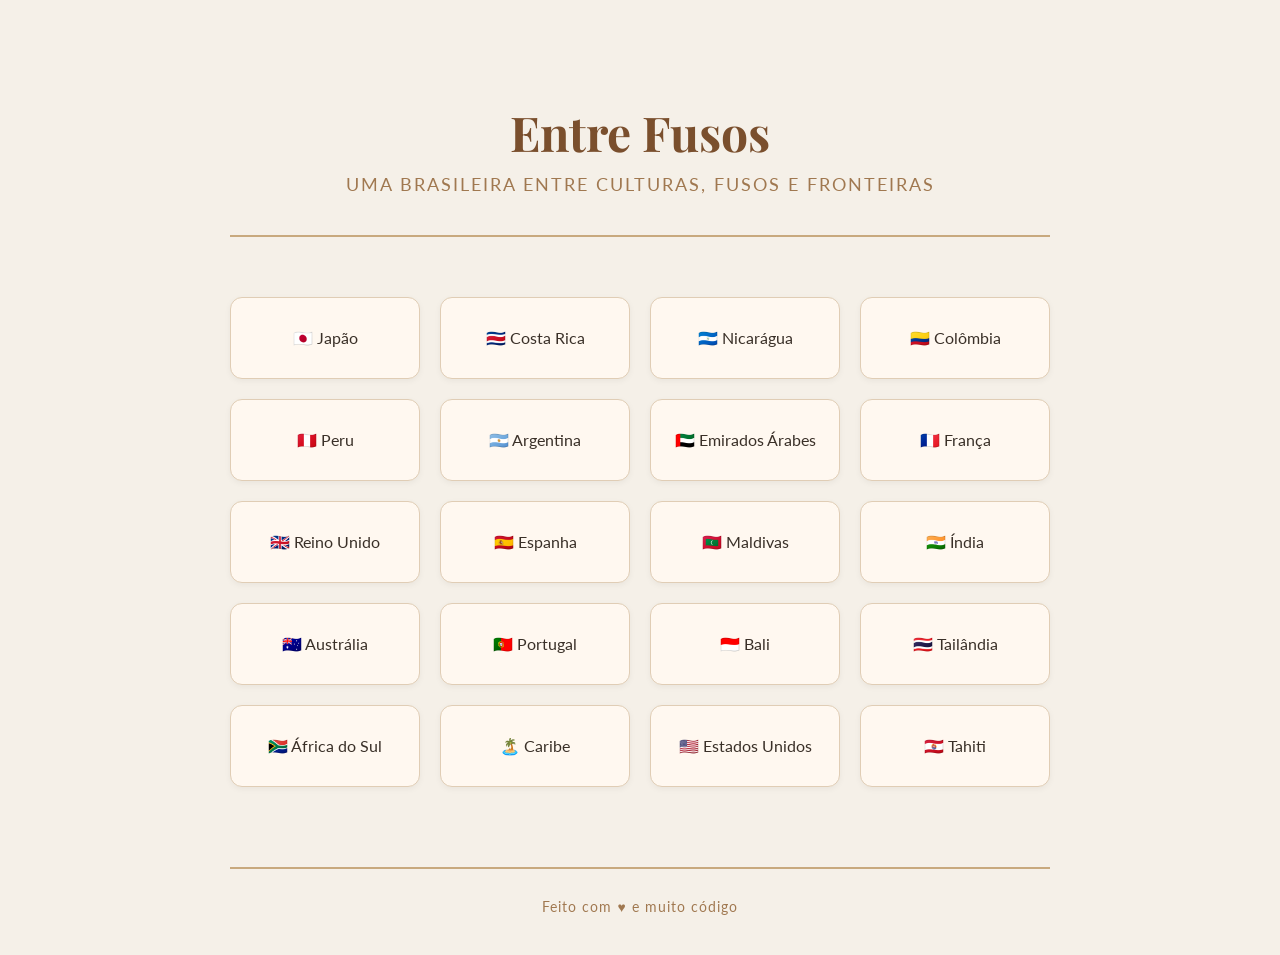
==== index.html @ 5c1c0b73 "primeiro commit - Entre Fusos" ====
<!DOCTYPE html>
<html lang="pt-BR">
  <head>
    <meta charset="UTF-8" />
    <title>Entre Fusos</title>
    <link rel="stylesheet" href="style.css" />
  </head>
  <body>

    <header>
   <h1>Entre Fusos</h1>
<p>Uma brasileira entre culturas, fusos e fronteiras</p>
    </header>

    <main>
      <div class="grade">

        <a href="paises/japao.html">
          <div class="card">🇯🇵 Japão</div>
        </a>

        <a href="paises/costa-rica.html">
          <div class="card">🇨🇷 Costa Rica</div>
        </a>

        <a href="paises/nicaragua.html">
          <div class="card">🇳🇮 Nicarágua</div>
        </a>

        <a href="paises/colombia.html">
          <div class="card">🇨🇴 Colômbia</div>
        </a>

        <a href="paises/peru.html">
          <div class="card">🇵🇪 Peru</div>
        </a>

        <a href="paises/argentina.html">
          <div class="card">🇦🇷 Argentina</div>
        </a>

        <a href="paises/emirados-arabes.html">
          <div class="card">🇦🇪 Emirados Árabes</div>
        </a>

        <a href="paises/franca.html">
          <div class="card">🇫🇷 França</div>
        </a>

        <a href="paises/reino-unido.html">
          <div class="card">🇬🇧 Reino Unido</div>
        </a>

        <a href="paises/espanha.html">
          <div class="card">🇪🇸 Espanha</div>
        </a>

        <a href="paises/maldivas.html">
          <div class="card">🇲🇻 Maldivas</div>
        </a>

        <a href="paises/india.html">
          <div class="card">🇮🇳 Índia</div>
        </a>

        <a href="paises/australia.html">
          <div class="card">🇦🇺 Austrália</div>
        </a>

        <a href="paises/portugal.html">
          <div class="card">🇵🇹 Portugal</div>
        </a>

        <a href="paises/bali.html">
          <div class="card">🇮🇩 Bali</div>
        </a>

        <a href="paises/tailandia.html">
          <div class="card">🇹🇭 Tailândia</div>
        </a>

        <a href="paises/africa-do-sul.html">
          <div class="card">🇿🇦 África do Sul</div>
        </a>

        <a href="paises/caribe.html">
          <div class="card">🏝️ Caribe</div>
        </a>

        <a href="paises/estados-unidos.html">
          <div class="card">🇺🇸 Estados Unidos</div>
        </a>

        <a href="paises/tahiti.html">
          <div class="card">🇵🇫 Tahiti</div>
        </a>

      </div>
    </main>

    <footer>
      <p>Feito com ♥ e muito código</p>
    </footer>

  </body>
</html>
---- style.css ----
/* ===== FONTES ===== */
@import url('https://fonts.googleapis.com/css2?family=Playfair+Display:wght@400;700&family=Lato:wght@400;300&display=swap');

/* ===== GERAL ===== */
* {
  box-sizing: border-box;
  margin: 0;
  padding: 0;
}

body {
  font-family: 'Lato', sans-serif;
  background-color: #f5f0e8;
  color: #3a3028;
  max-width: 860px;
  margin: 0 auto;
  padding: 40px 20px;
}

/* ===== HEADER ===== */
header {
  text-align: center;
  padding: 60px 0 40px;
  border-bottom: 2px solid #c8a97e;
  margin-bottom: 60px;
}

header h1 {
  font-family: 'Playfair Display', serif;
  font-size: 3rem;
  color: #7a4f2d;
  margin-bottom: 10px;
}

header p {
  font-size: 1.1rem;
  color: #a07850;
  letter-spacing: 2px;
  text-transform: uppercase;
}

header a {
  display: inline-block;
  margin-bottom: 20px;
  color: #a07850;
  text-decoration: none;
  font-size: 0.9rem;
  letter-spacing: 1px;
}

header a:hover {
  color: #7a4f2d;
}

/* ===== GRADE DE PAÍSES ===== */
.grade {
  display: grid;
  grid-template-columns: repeat(4, 1fr);
  gap: 20px;
}

.card {
  background-color: #fff8f0;
  border: 1px solid #e0cdb5;
  border-radius: 12px;
  padding: 30px 15px;
  text-align: center;
  font-size: 1rem;
  font-family: 'Lato', sans-serif;
  color: #3a3028;
  transition: transform 0.2s, box-shadow 0.2s;
  box-shadow: 0 2px 6px rgba(0,0,0,0.05);
}

.card:hover {
  transform: translateY(-4px);
  box-shadow: 0 8px 20px rgba(0,0,0,0.1);
}

a {
  text-decoration: none;
  color: #3a3028;
}

/* ===== ARTIGOS ===== */
article {
  margin-bottom: 70px;
  padding-bottom: 50px;
  border-bottom: 1px solid #e0cdb5;
}

article h2 {
  font-family: 'Playfair Display', serif;
  font-size: 2rem;
  color: #7a4f2d;
  margin-bottom: 8px;
}

article p {
  font-size: 1.05rem;
  line-height: 1.9;
  margin-top: 16px;
  color: #3a3028;
}

.data {
  color: #a07850;
  font-size: 0.85rem;
  letter-spacing: 1px;
  text-transform: uppercase;
  margin-top: 0 !important;
}

/* ===== FOTOS COM LEGENDA ===== */
figure {
  margin: 30px 0;
}

figure img {
  width: 100%;
  border-radius: 8px;
  display: block;
}

figcaption {
  margin-top: 10px;
  font-size: 0.85rem;
  color: #a07850;
  text-align: center;
  font-style: italic;
}

/* ===== VIDEO ===== */
iframe {
  width: 100%;
  height: 400px;
  border-radius: 8px;
  margin-top: 30px;
}

/* ===== FOOTER ===== */
footer {
  margin-top: 80px;
  border-top: 2px solid #c8a97e;
  padding-top: 30px;
  font-size: 0.85rem;
  color: #a07850;
  text-align: center;
  letter-spacing: 1px;
}
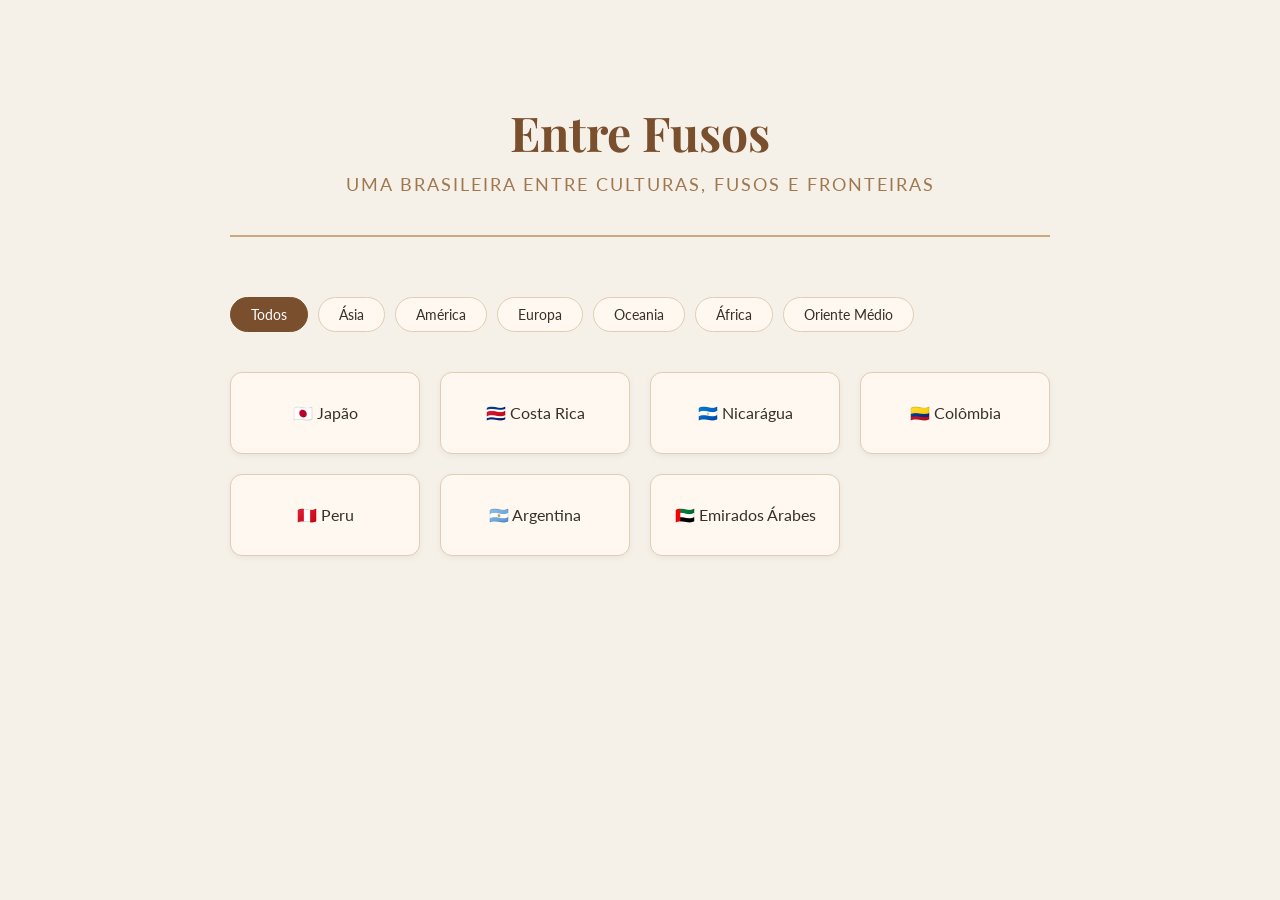
==== commit 6fc9d970: "filtro de paises por regiao adicionado" ====
--- a/index.html
+++ b/index.html
@@ -8,99 +8,44 @@
   <body>
 
     <header>
-   <h1>Entre Fusos</h1>
-<p>Uma brasileira entre culturas, fusos e fronteiras</p>
+      <h1>Entre Fusos</h1>
+      <p>Uma brasileira entre culturas, fusos e fronteiras</p>
     </header>
 
     <main>
+
+      <!-- Botões de filtro -->
+      <div class="filtros">
+        <button class="filtro ativo" data-filtro="todos">Todos</button>
+        <button class="filtro" data-filtro="asia">Ásia</button>
+        <button class="filtro" data-filtro="america">América</button>
+        <button class="filtro" data-filtro="europa">Europa</button>
+        <button class="filtro" data-filtro="oceania">Oceania</button>
+        <button class="filtro" data-filtro="africa">África</button>
+        <button class="filtro" data-filtro="oriente-medio">Oriente Médio</button>
+      </div>
+
+      <!-- Grade de países -->
       <div class="grade">
 
-        <a href="paises/japao.html">
+        <a href="paises/japao.html" data-categoria="asia">
           <div class="card">🇯🇵 Japão</div>
         </a>
-
-        <a href="paises/costa-rica.html">
+        <a href="paises/costa-rica.html" data-categoria="america">
           <div class="card">🇨🇷 Costa Rica</div>
         </a>
-
-        <a href="paises/nicaragua.html">
+        <a href="paises/nicaragua.html" data-categoria="america">
           <div class="card">🇳🇮 Nicarágua</div>
         </a>
-
-        <a href="paises/colombia.html">
+        <a href="paises/colombia.html" data-categoria="america">
           <div class="card">🇨🇴 Colômbia</div>
         </a>
-
-        <a href="paises/peru.html">
+        <a href="paises/peru.html" data-categoria="america">
           <div class="card">🇵🇪 Peru</div>
         </a>
-
-        <a href="paises/argentina.html">
+        <a href="paises/argentina.html" data-categoria="america">
           <div class="card">🇦🇷 Argentina</div>
         </a>
-
-        <a href="paises/emirados-arabes.html">
+        <a href="paises/emirados-arabes.html" data-categoria="oriente-medio">
           <div class="card">🇦🇪 Emirados Árabes</div>
-        </a>
-
-        <a href="paises/franca.html">
-          <div class="card">🇫🇷 França</div>
-        </a>
-
-        <a href="paises/reino-unido.html">
-          <div class="card">🇬🇧 Reino Unido</div>
-        </a>
-
-        <a href="paises/espanha.html">
-          <div class="card">🇪🇸 Espanha</div>
-        </a>
-
-        <a href="paises/maldivas.html">
-          <div class="card">🇲🇻 Maldivas</div>
-        </a>
-
-        <a href="paises/india.html">
-          <div class="card">🇮🇳 Índia</div>
-        </a>
-
-        <a href="paises/australia.html">
-          <div class="card">🇦🇺 Austrália</div>
-        </a>
-
-        <a href="paises/portugal.html">
-          <div class="card">🇵🇹 Portugal</div>
-        </a>
-
-        <a href="paises/bali.html">
-          <div class="card">🇮🇩 Bali</div>
-        </a>
-
-        <a href="paises/tailandia.html">
-          <div class="card">🇹🇭 Tailândia</div>
-        </a>
-
-        <a href="paises/africa-do-sul.html">
-          <div class="card">🇿🇦 África do Sul</div>
-        </a>
-
-        <a href="paises/caribe.html">
-          <div class="card">🏝️ Caribe</div>
-        </a>
-
-        <a href="paises/estados-unidos.html">
-          <div class="card">🇺🇸 Estados Unidos</div>
-        </a>
-
-        <a href="paises/tahiti.html">
-          <div class="card">🇵🇫 Tahiti</div>
-        </a>
-
-      </div>
-    </main>
-
-    <footer>
-      <p>Feito com ♥ e muito código</p>
-    </footer>
-
-  </body>
-</html>
+        </a>
--- a/style.css
+++ b/style.css
@@ -147,4 +147,33 @@
   color: #a07850;
   text-align: center;
   letter-spacing: 1px;
+}/* Filtros */
+.filtros {
+  display: flex;
+  flex-wrap: wrap;
+  gap: 10px;
+  margin-bottom: 40px;
+}
+
+.filtro {
+  background-color: #fff8f0;
+  border: 1px solid #e0cdb5;
+  border-radius: 20px;
+  padding: 8px 20px;
+  font-family: 'Lato', sans-serif;
+  font-size: 0.9rem;
+  color: #3a3028;
+  cursor: pointer;
+  transition: all 0.2s;
+}
+
+.filtro:hover {
+  background-color: #c8a97e;
+  color: #fff;
+}
+
+.filtro.ativo {
+  background-color: #7a4f2d;
+  color: #fff;
+  border-color: #7a4f2d;
 }
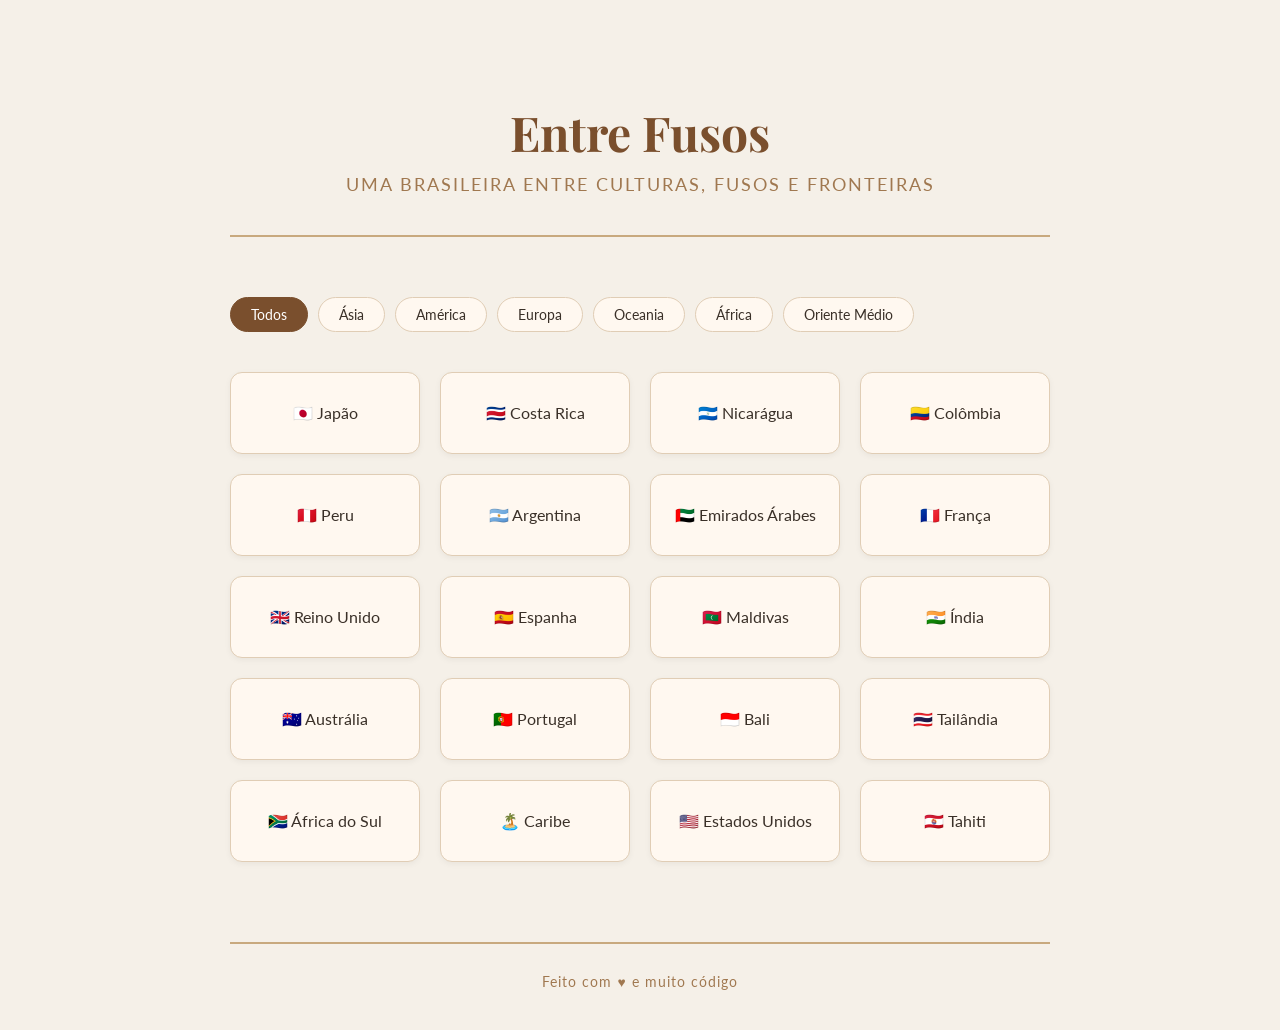
==== commit 1658cebc: "index completo com 20 paises" ====
--- a/index.html
+++ b/index.html
@@ -14,7 +14,6 @@
 
     <main>
 
-      <!-- Botões de filtro -->
       <div class="filtros">
         <button class="filtro ativo" data-filtro="todos">Todos</button>
         <button class="filtro" data-filtro="asia">Ásia</button>
@@ -25,9 +24,7 @@
         <button class="filtro" data-filtro="oriente-medio">Oriente Médio</button>
       </div>
 
-      <!-- Grade de países -->
       <div class="grade">
-
         <a href="paises/japao.html" data-categoria="asia">
           <div class="card">🇯🇵 Japão</div>
         </a>
@@ -48,4 +45,55 @@
         </a>
         <a href="paises/emirados-arabes.html" data-categoria="oriente-medio">
           <div class="card">🇦🇪 Emirados Árabes</div>
-        </a>+        </a>
+        <a href="paises/franca.html" data-categoria="europa">
+          <div class="card">🇫🇷 França</div>
+        </a>
+        <a href="paises/reino-unido.html" data-categoria="europa">
+          <div class="card">🇬🇧 Reino Unido</div>
+        </a>
+        <a href="paises/espanha.html" data-categoria="europa">
+          <div class="card">🇪🇸 Espanha</div>
+        </a>
+        <a href="paises/maldivas.html" data-categoria="asia">
+          <div class="card">🇲🇻 Maldivas</div>
+        </a>
+        <a href="paises/india.html" data-categoria="asia">
+          <div class="card">🇮🇳 Índia</div>
+        </a>
+        <a href="paises/australia.html" data-categoria="oceania">
+          <div class="card">🇦🇺 Austrália</div>
+        </a>
+        <a href="paises/portugal.html" data-categoria="europa">
+          <div class="card">🇵🇹 Portugal</div>
+        </a>
+        <a href="paises/bali.html" data-categoria="asia">
+          <div class="card">🇮🇩 Bali</div>
+        </a>
+        <a href="paises/tailandia.html" data-categoria="asia">
+          <div class="card">🇹🇭 Tailândia</div>
+        </a>
+        <a href="paises/africa-do-sul.html" data-categoria="africa">
+          <div class="card">🇿🇦 África do Sul</div>
+        </a>
+        <a href="paises/caribe.html" data-categoria="america">
+          <div class="card">🏝️ Caribe</div>
+        </a>
+        <a href="paises/estados-unidos.html" data-categoria="america">
+          <div class="card">🇺🇸 Estados Unidos</div>
+        </a>
+        <a href="paises/tahiti.html" data-categoria="oceania">
+          <div class="card">🇵🇫 Tahiti</div>
+        </a>
+      </div>
+
+    </main>
+
+    <footer>
+      <p>Feito com ♥ e muito código</p>
+    </footer>
+
+    <script src="script.js"></script>
+
+  </body>
+</html>
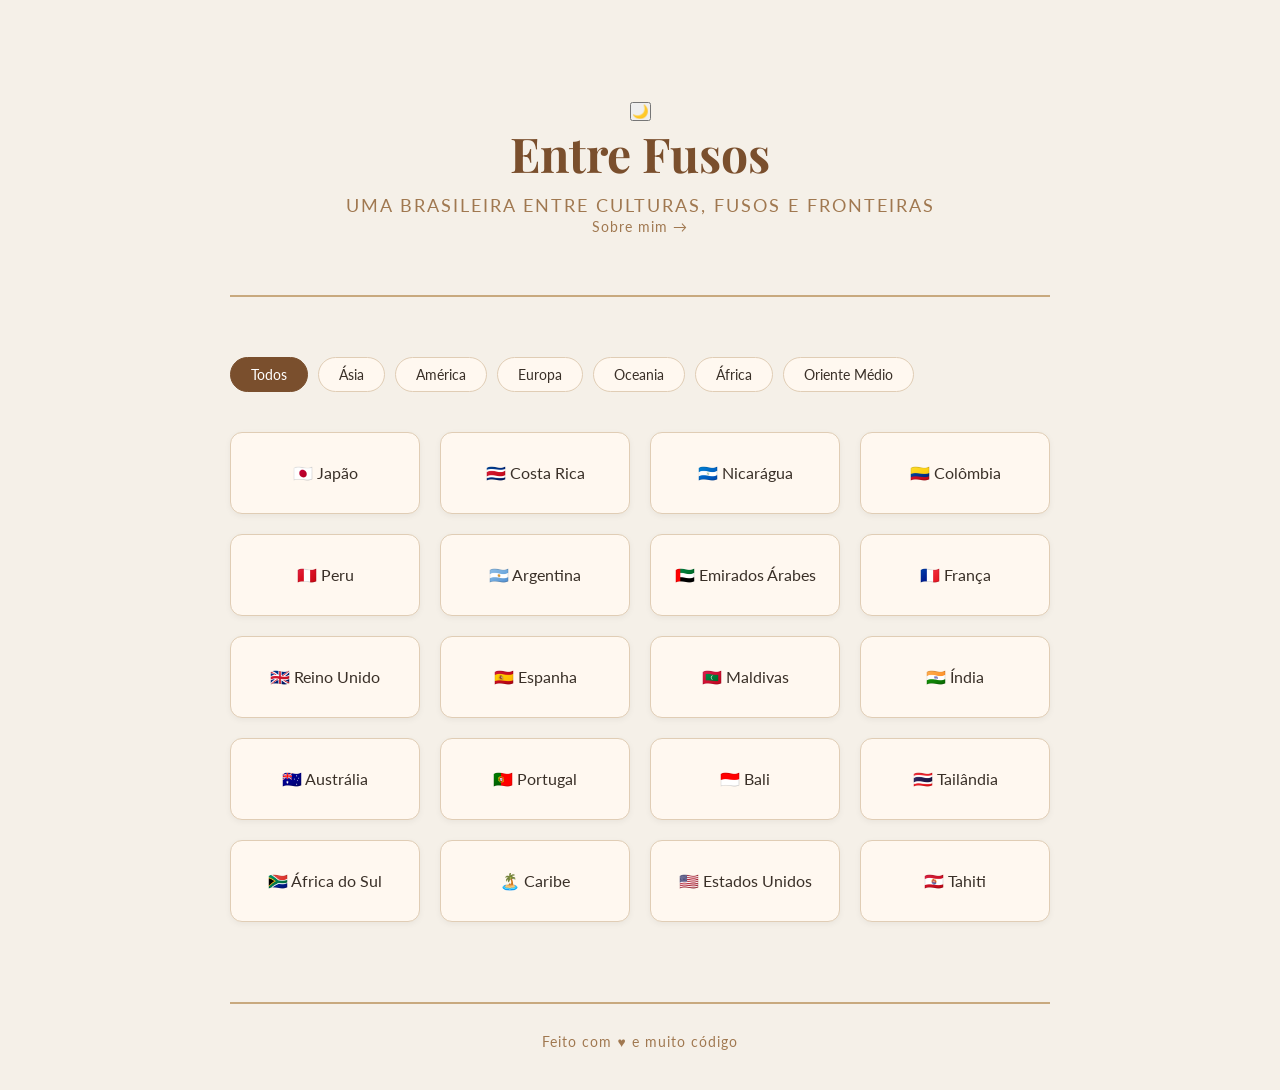
==== commit e642a3bf: "pagina sobre mim adicionada" ====
--- a/index.html
+++ b/index.html
@@ -8,8 +8,10 @@
   <body>
 
     <header>
+      <button id="modo-escuro" onclick="alternarModo()">🌙</button>
       <h1>Entre Fusos</h1>
       <p>Uma brasileira entre culturas, fusos e fronteiras</p>
+      <a href="sobre.html">Sobre mim →</a>
     </header>
 
     <main>
--- a/style.css
+++ b/style.css
@@ -176,4 +176,20 @@
   background-color: #7a4f2d;
   color: #fff;
   border-color: #7a4f2d;
+}/* Listas */
+article ul {
+  margin-top: 16px;
+  padding-left: 20px;
+}
+
+article ul li {
+  margin-bottom: 10px;
+  line-height: 1.7;
+}
+
+article h3 {
+  font-family: 'Playfair Display', serif;
+  font-size: 1.2rem;
+  color: #7a4f2d;
+  margin-top: 30px;
 }
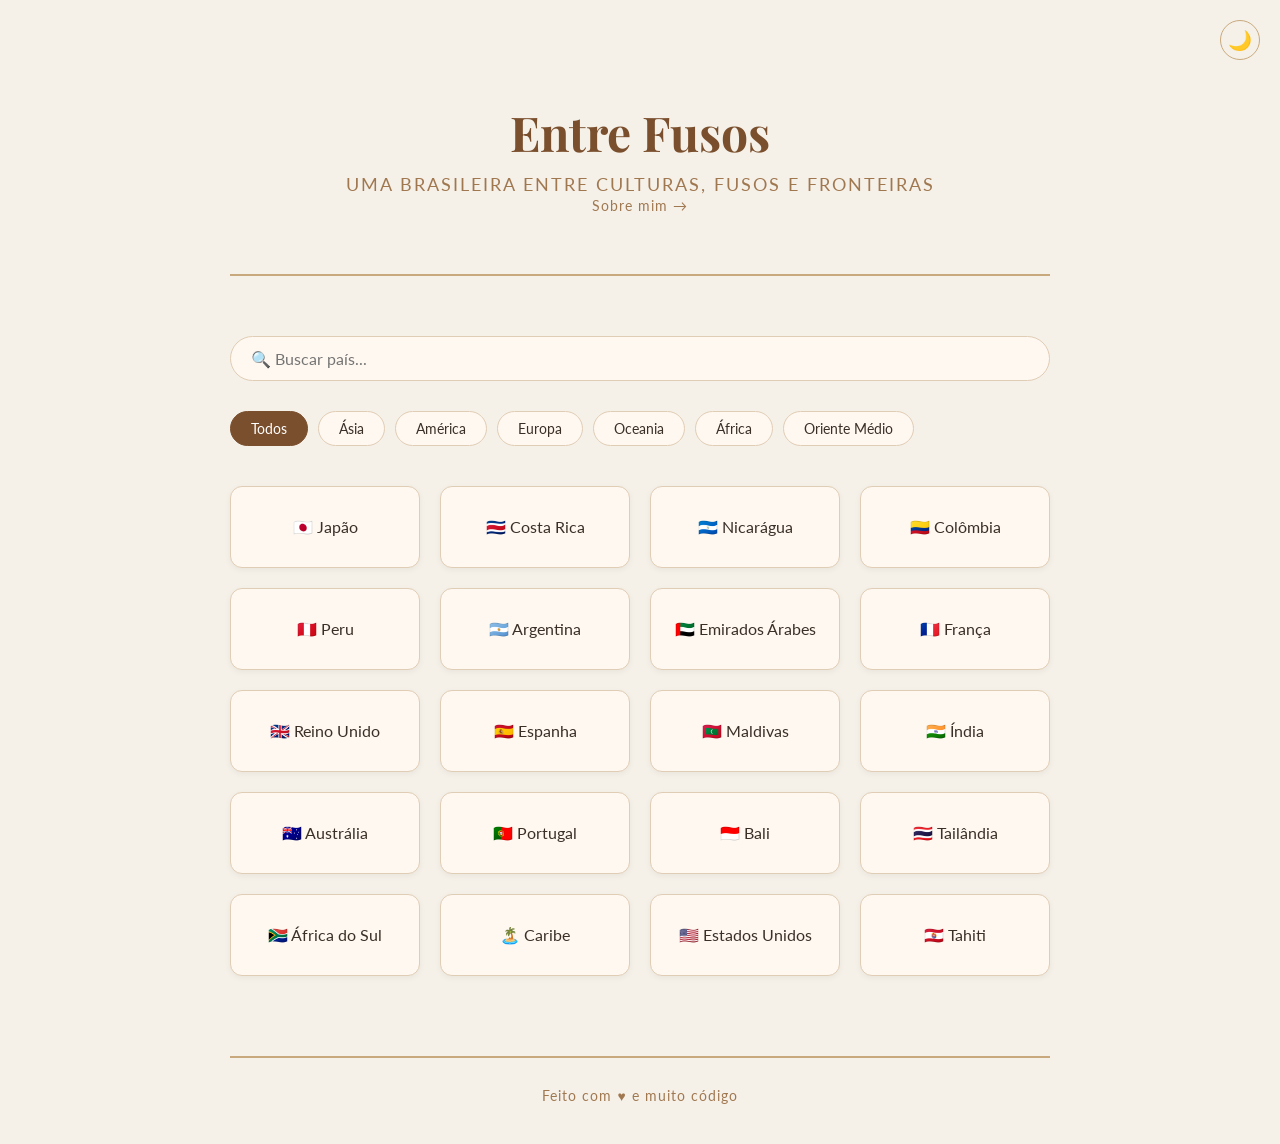
==== commit 579eb621: "barra de busca adicionada" ====
--- a/index.html
+++ b/index.html
@@ -15,7 +15,12 @@
     </header>
 
     <main>
-
+    <input 
+        type="text" 
+        id="busca" 
+        placeholder="🔍 Buscar país..." 
+        onkeyup="buscarPais()"
+      />
       <div class="filtros">
         <button class="filtro ativo" data-filtro="todos">Todos</button>
         <button class="filtro" data-filtro="asia">Ásia</button>
--- a/style.css
+++ b/style.css
@@ -192,4 +192,68 @@
   font-size: 1.2rem;
   color: #7a4f2d;
   margin-top: 30px;
+}/* Modo escuro */
+#modo-escuro {
+  position: fixed;
+  top: 20px;
+  right: 20px;
+  background: none;
+  border: 1px solid #c8a97e;
+  border-radius: 50%;
+  width: 40px;
+  height: 40px;
+  font-size: 1.2rem;
+  cursor: pointer;
+}
+
+body.escuro {
+  background-color: #1a1410;
+  color: #f5f0e8;
+}
+
+body.escuro .card {
+  background-color: #2a2018;
+  border-color: #4a3828;
+  color: #f5f0e8;
+}
+
+body.escuro header {
+  border-color: #4a3828;
+}
+
+body.escuro .filtro {
+  background-color: #2a2018;
+  border-color: #4a3828;
+  color: #f5f0e8;
+}
+
+body.escuro .filtro.ativo {
+  background-color: #c8a97e;
+  color: #1a1410;
+}
+
+body.escuro footer {
+  border-color: #4a3828;
+}/* Barra de busca */
+#busca {
+  width: 100%;
+  padding: 12px 20px;
+  margin-bottom: 30px;
+  border: 1px solid #e0cdb5;
+  border-radius: 30px;
+  font-family: 'Lato', sans-serif;
+  font-size: 1rem;
+  background-color: #fff8f0;
+  color: #3a3028;
+  outline: none;
+}
+
+#busca:focus {
+  border-color: #c8a97e;
+}
+
+body.escuro #busca {
+  background-color: #2a2018;
+  border-color: #4a3828;
+  color: #f5f0e8;
 }
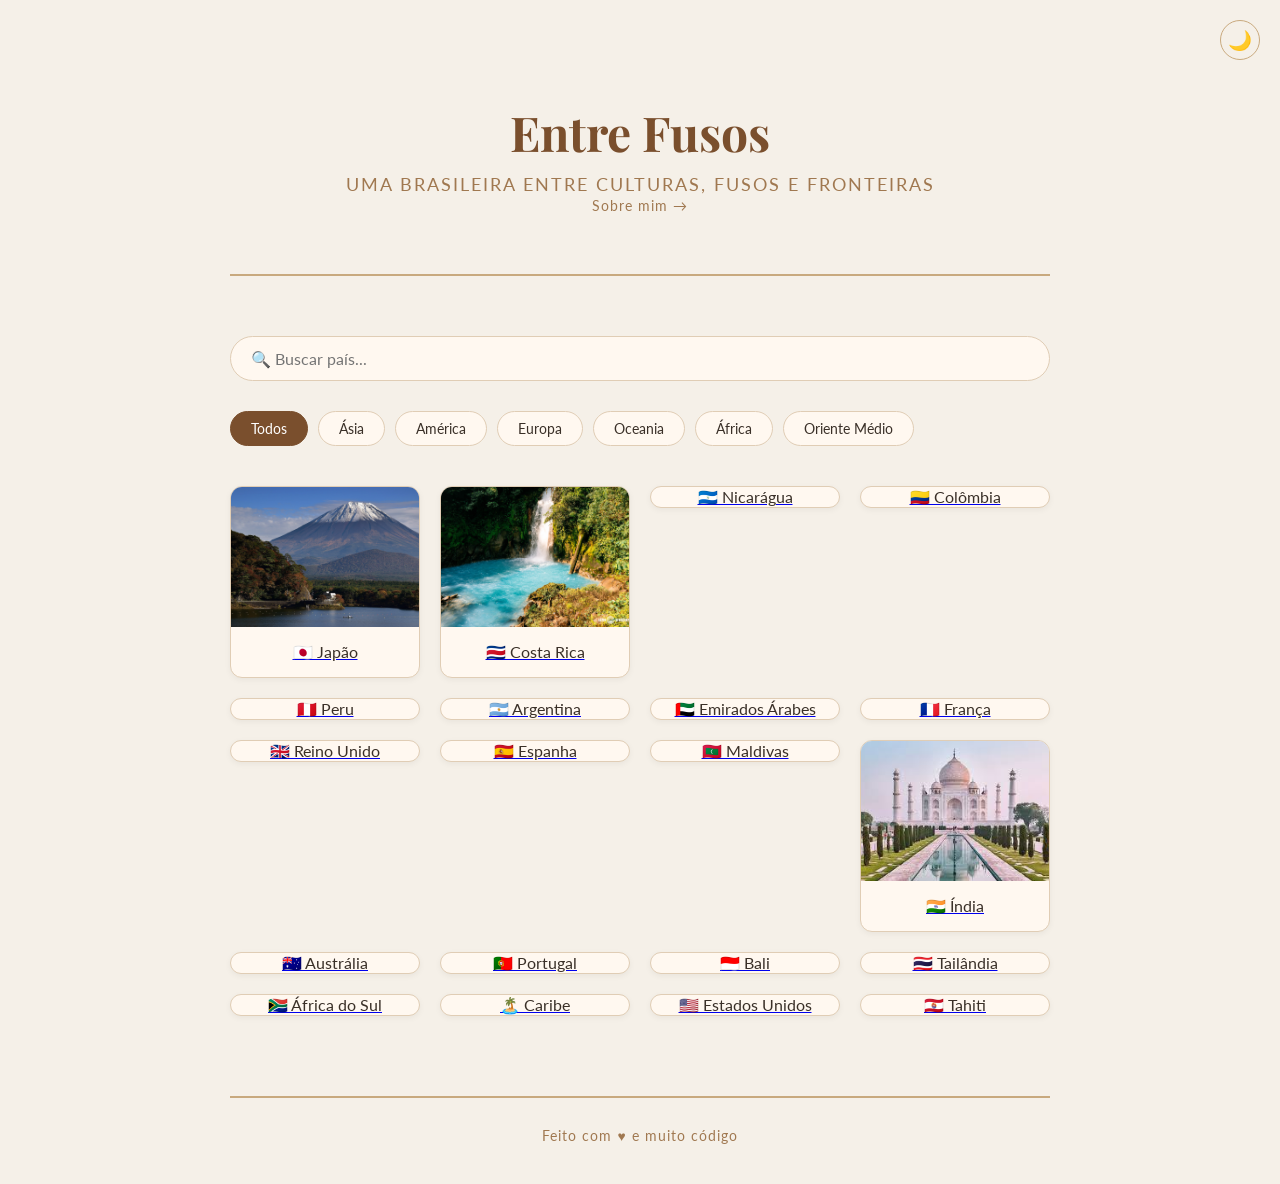
==== commit 57a777c6: "fotos de capa nos cards adicionadas" ====
--- a/index.html
+++ b/index.html
@@ -15,7 +15,7 @@
     </header>
 
     <main>
-    <input 
+      <input 
         type="text" 
         id="busca" 
         placeholder="🔍 Buscar país..." 
@@ -33,10 +33,16 @@
 
       <div class="grade">
         <a href="paises/japao.html" data-categoria="asia">
-          <div class="card">🇯🇵 Japão</div>
+          <div class="card">
+            <img src="fotos/capas/japao.jpg" alt="Japão" />
+            <span>🇯🇵 Japão</span>
+          </div>
         </a>
         <a href="paises/costa-rica.html" data-categoria="america">
-          <div class="card">🇨🇷 Costa Rica</div>
+          <div class="card">
+            <img src="fotos/capas/costa-rica.jpg" alt="Costa Rica" />
+            <span>🇨🇷 Costa Rica</span>
+          </div>
         </a>
         <a href="paises/nicaragua.html" data-categoria="america">
           <div class="card">🇳🇮 Nicarágua</div>
@@ -66,7 +72,10 @@
           <div class="card">🇲🇻 Maldivas</div>
         </a>
         <a href="paises/india.html" data-categoria="asia">
-          <div class="card">🇮🇳 Índia</div>
+          <div class="card">
+            <img src="fotos/capas/india.jpeg" alt="Índia" />
+            <span>🇮🇳 Índia</span>
+          </div>
         </a>
         <a href="paises/australia.html" data-categoria="oceania">
           <div class="card">🇦🇺 Austrália</div>
--- a/style.css
+++ b/style.css
@@ -59,11 +59,12 @@
   gap: 20px;
 }
 
+/* Cards com foto */
 .card {
   background-color: #fff8f0;
   border: 1px solid #e0cdb5;
   border-radius: 12px;
-  padding: 30px 15px;
+  overflow: hidden;
   text-align: center;
   font-size: 1rem;
   font-family: 'Lato', sans-serif;
@@ -77,9 +78,16 @@
   box-shadow: 0 8px 20px rgba(0,0,0,0.1);
 }
 
-a {
-  text-decoration: none;
-  color: #3a3028;
+.card img {
+  width: 100%;
+  height: 140px;
+  object-fit: cover;
+  display: block;
+}
+
+.card span {
+  display: block;
+  padding: 15px;
 }
 
 /* ===== ARTIGOS ===== */
@@ -256,4 +264,46 @@
   background-color: #2a2018;
   border-color: #4a3828;
   color: #f5f0e8;
+}/* Lightbox */
+.lightbox {
+  display: none;
+  position: fixed;
+  top: 0;
+  left: 0;
+  width: 100%;
+  height: 100%;
+  background-color: rgba(0, 0, 0, 0.9);
+  z-index: 1000;
+  justify-content: center;
+  align-items: center;
+  cursor: pointer;
+}
+
+.lightbox.ativo {
+  display: flex;
+}
+
+.lightbox img {
+  max-width: 90%;
+  max-height: 90vh;
+  border-radius: 8px;
+  box-shadow: 0 0 40px rgba(0,0,0,0.5);
+}
+
+.lightbox-legenda {
+  position: fixed;
+  bottom: 30px;
+  color: #fff;
+  font-size: 0.9rem;
+  text-align: center;
+  font-style: italic;
+}
+
+figure img {
+  cursor: pointer;
+  transition: opacity 0.2s;
+}
+
+figure img:hover {
+  opacity: 0.85;
 }
